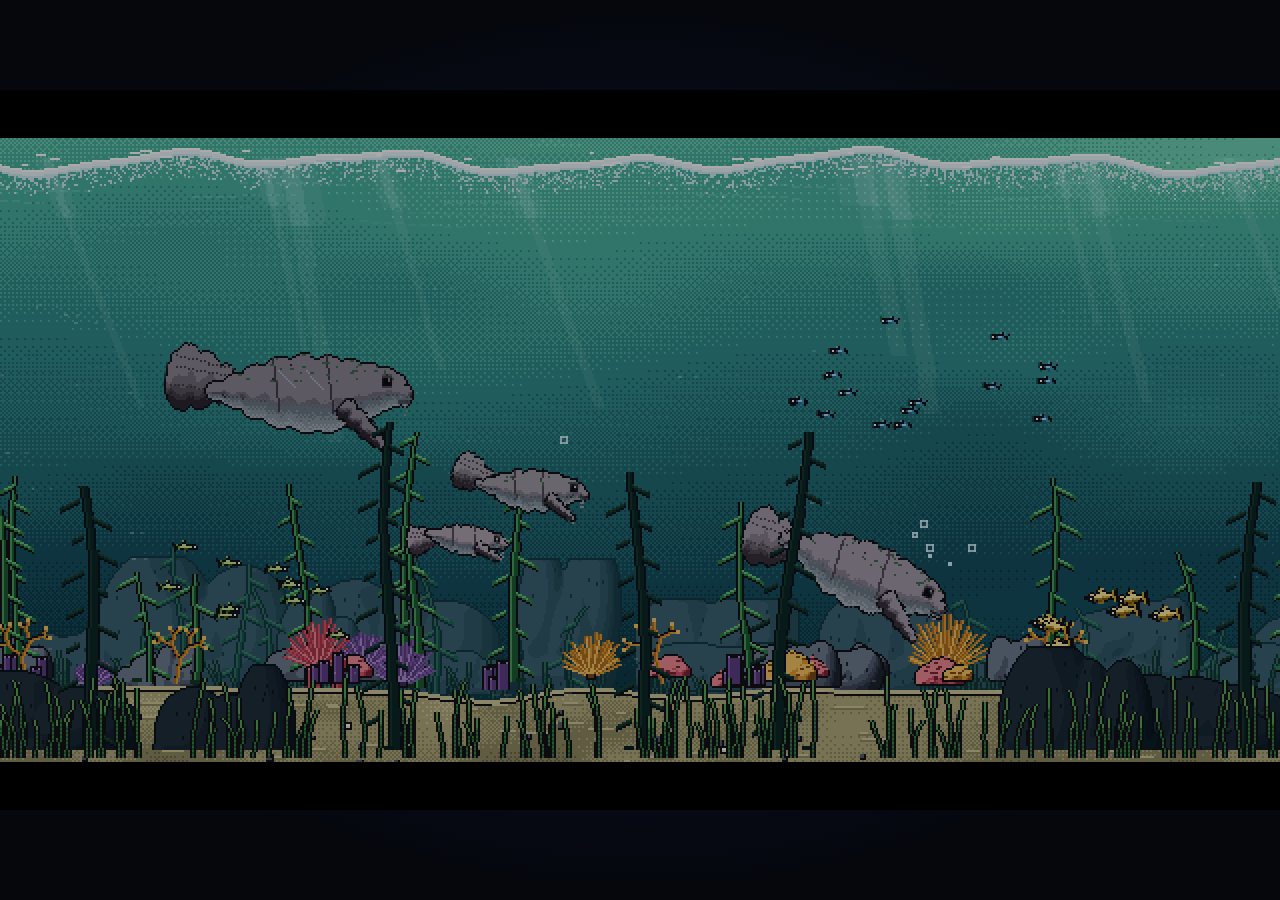
==== index.html @ 9f5d2b33 "Lock in the story intro and the wildlife pass, and ease the zoom to 1.6x The intro is now a ten-beat" ====
<!DOCTYPE html>
<html lang="en">
<head>
<meta charset="utf-8">
<title>MANATEE VS BOATS</title>
<meta name="viewport" content="width=device-width, initial-scale=1">
<link rel="stylesheet" href="style.css">
</head>
<body>
<div id="wrap">
  <canvas id="screen" width="640" height="360"></canvas>
</div>
<script src="src/util.js"></script>
<script src="src/font.js"></script>
<script src="src/audio.js"></script>
<script src="src/input.js"></script>
<script src="src/pixelart.js"></script>
<script src="src/chars.js"></script>
<script src="src/village.js"></script>
<script src="src/hazards.js"></script>
<script src="src/wildlife.js"></script>
<script src="src/water.js"></script>
<script src="src/particles.js"></script>
<script src="src/weapons.js"></script>
<script src="src/skills.js"></script>
<script src="src/entities.js"></script>
<script src="src/boss.js"></script>
<script src="src/waves.js"></script>
<script src="src/treescene.js"></script>
<script src="src/ui.js"></script>
<script src="src/upgrades.js"></script>
<script src="src/mobile.js"></script>
<script src="src/scenes.js"></script>
<script src="src/intro.js"></script>
<script src="src/game.js"></script>
</body>
</html>
---- style.css ----
html, body {
  margin: 0; padding: 0; height: 100%; background: #05070d; overflow: hidden;
  font-family: monospace;
}
#wrap {
  position: fixed; inset: 0; display: flex; align-items: center; justify-content: center;
  background: radial-gradient(ellipse at center, #0b1630 0%, #05070d 70%);
}
canvas {
  image-rendering: pixelated;
  image-rendering: crisp-edges;
  cursor: crosshair;
  outline: none;
}
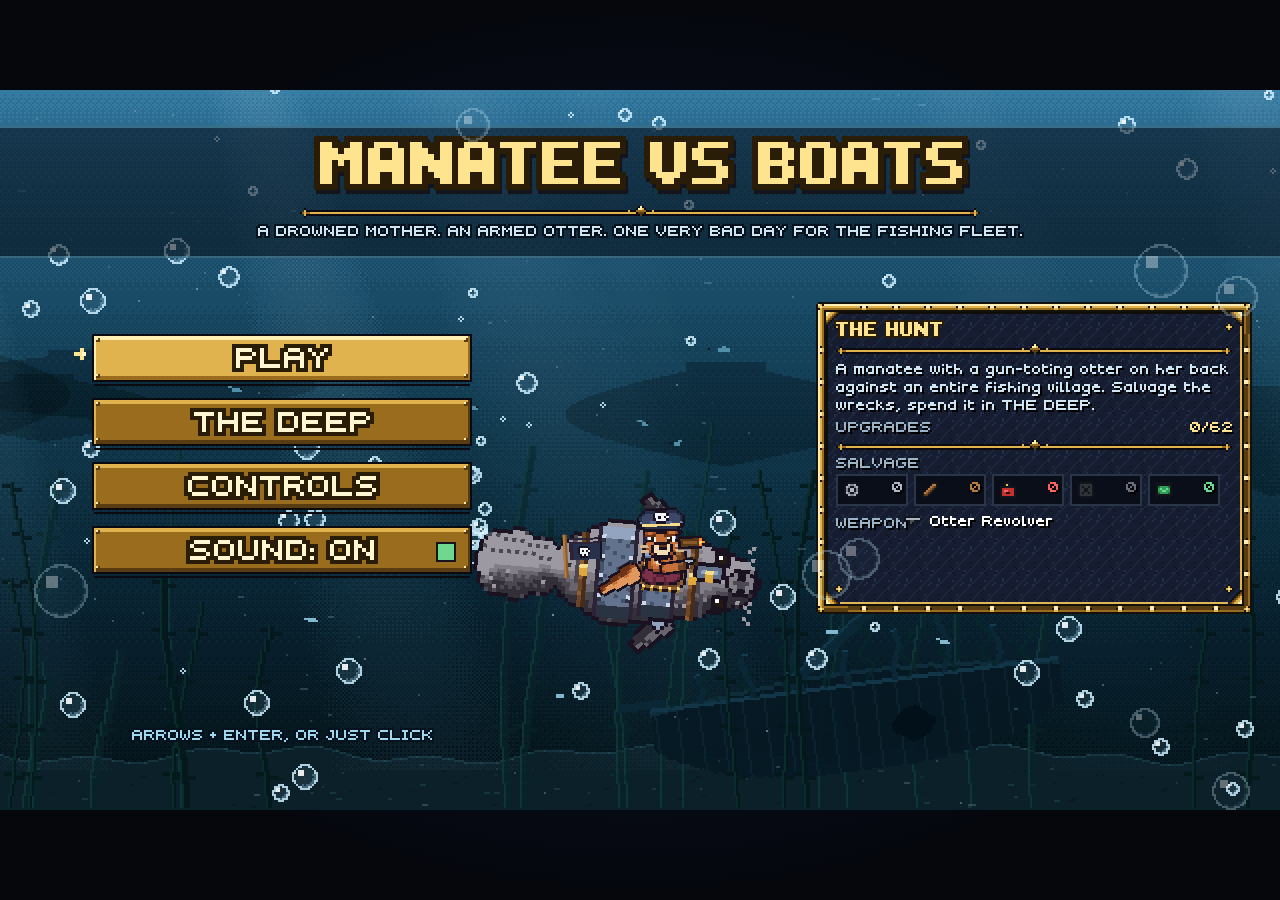
==== commit 737da26f: "Double the output resolution, enlarge the village, and fence the player out of it The presentation c" ====
--- a/index.html
+++ b/index.html
@@ -8,7 +8,7 @@
 </head>
 <body>
 <div id="wrap">
-  <canvas id="screen" width="640" height="360"></canvas>
+  <canvas id="screen" width="1280" height="720"></canvas>
 </div>
 <script src="src/util.js"></script>
 <script src="src/font.js"></script>
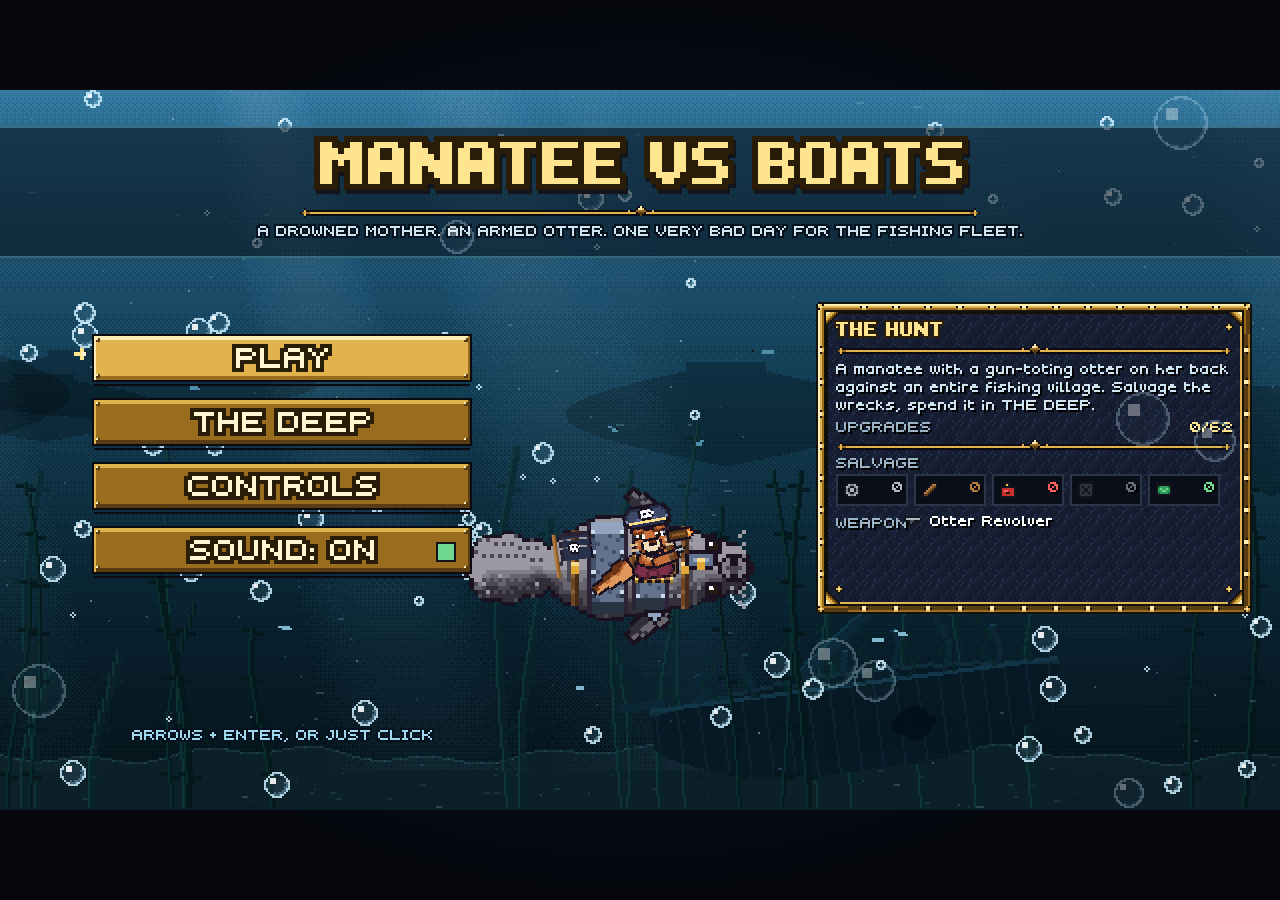
==== commit 9cde47fe: "Add the world map between the intro and the first fight The cinematic now hands off to a hand-drawn " ====
--- a/index.html
+++ b/index.html
@@ -29,6 +29,7 @@
 <script src="src/treescene.js"></script>
 <script src="src/ui.js"></script>
 <script src="src/upgrades.js"></script>
+<script src="src/worldmap.js"></script>
 <script src="src/mobile.js"></script>
 <script src="src/scenes.js"></script>
 <script src="src/intro.js"></script>
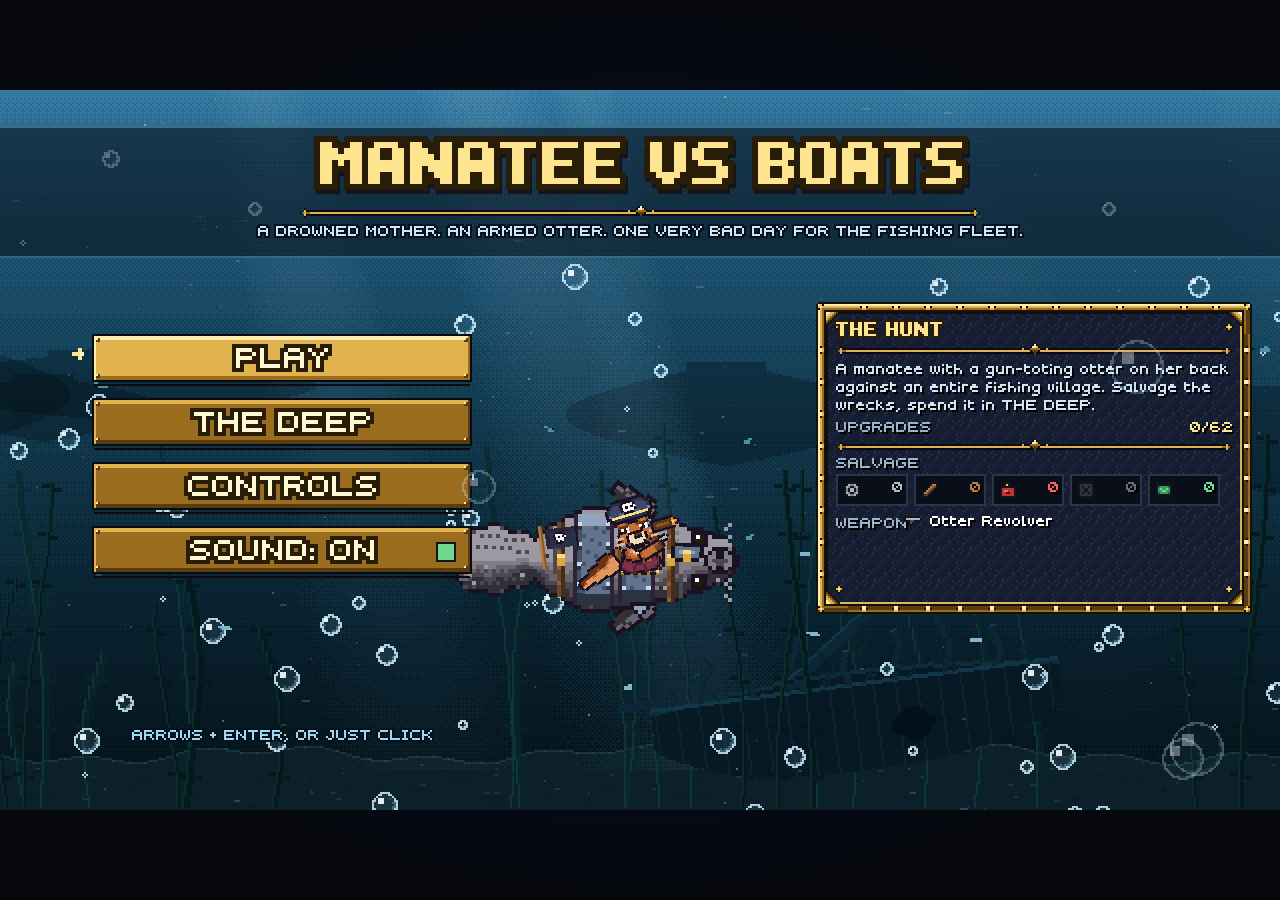
==== commit ee412615: "Add the death and rebirth sequence, and stop the build losing the canvas Dying now plays out in two " ====
--- a/index.html
+++ b/index.html
@@ -33,6 +33,7 @@
 <script src="src/mobile.js"></script>
 <script src="src/scenes.js"></script>
 <script src="src/intro.js"></script>
+<script src="src/death.js"></script>
 <script src="src/game.js"></script>
 </body>
 </html>
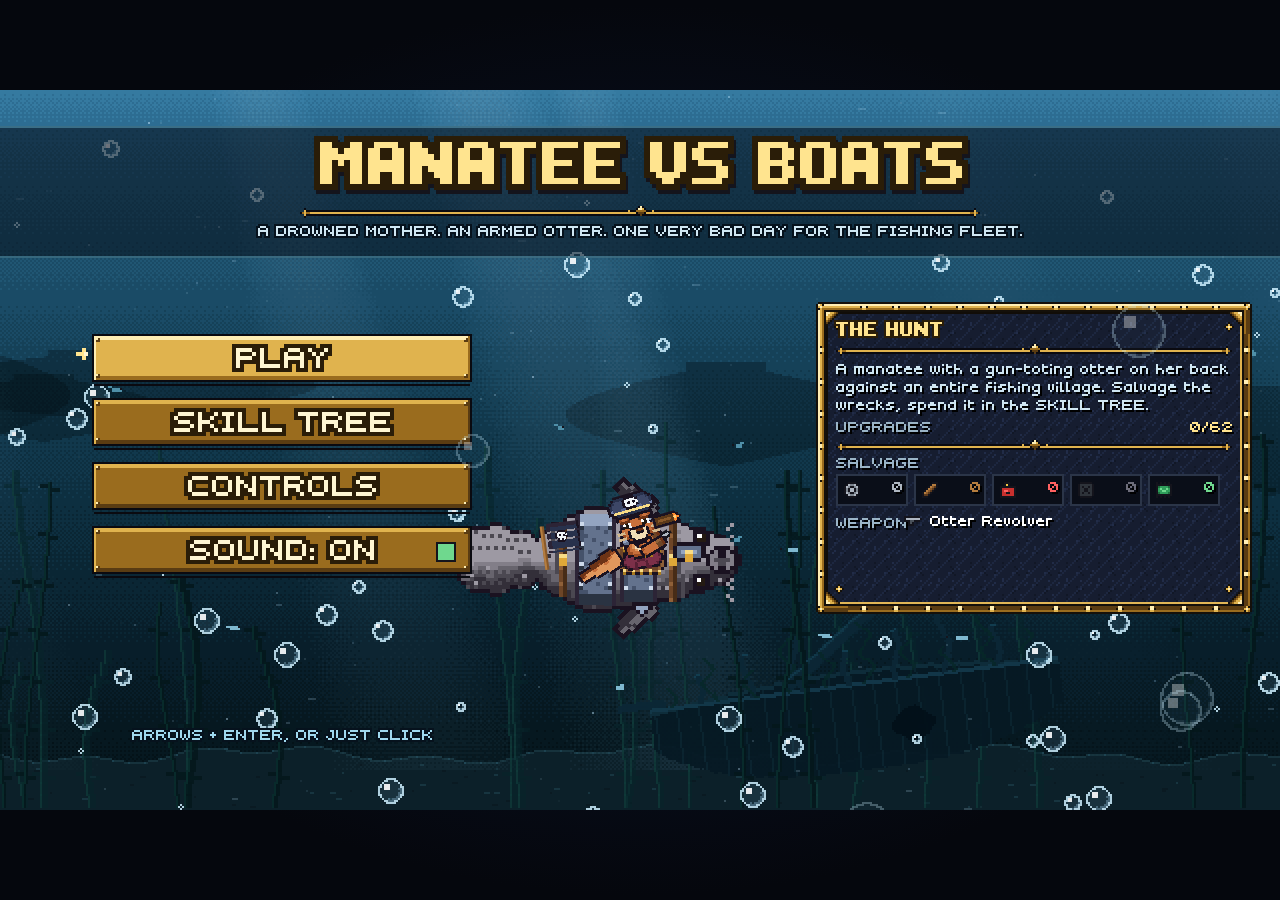
==== commit 63bf8994: "Draw the world at twice the detail, save progress, and ease the opening The world layer is now autho" ====
--- a/index.html
+++ b/index.html
@@ -33,6 +33,7 @@
 <script src="src/mobile.js"></script>
 <script src="src/scenes.js"></script>
 <script src="src/intro.js"></script>
+<script src="src/save.js"></script>
 <script src="src/death.js"></script>
 <script src="src/game.js"></script>
 </body>
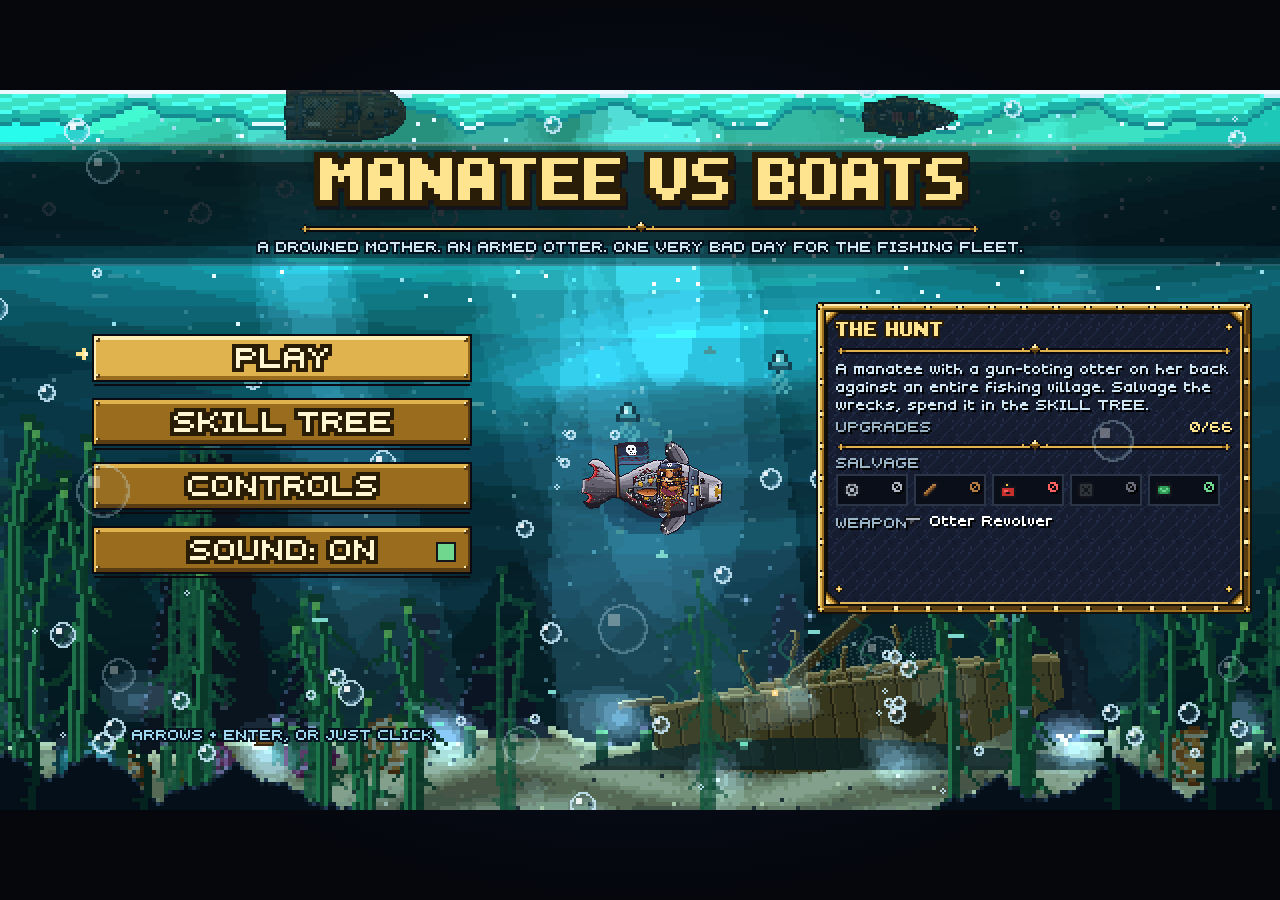
==== commit 6c2d73af: "Add a lighting hook to the render pipeline src/light.js is a no-op for now, loaded 27th and called o" ====
--- a/index.html
+++ b/index.html
@@ -35,6 +35,7 @@
 <script src="src/intro.js"></script>
 <script src="src/save.js"></script>
 <script src="src/death.js"></script>
+<script src="src/light.js"></script>
 <script src="src/game.js"></script>
 </body>
 </html>
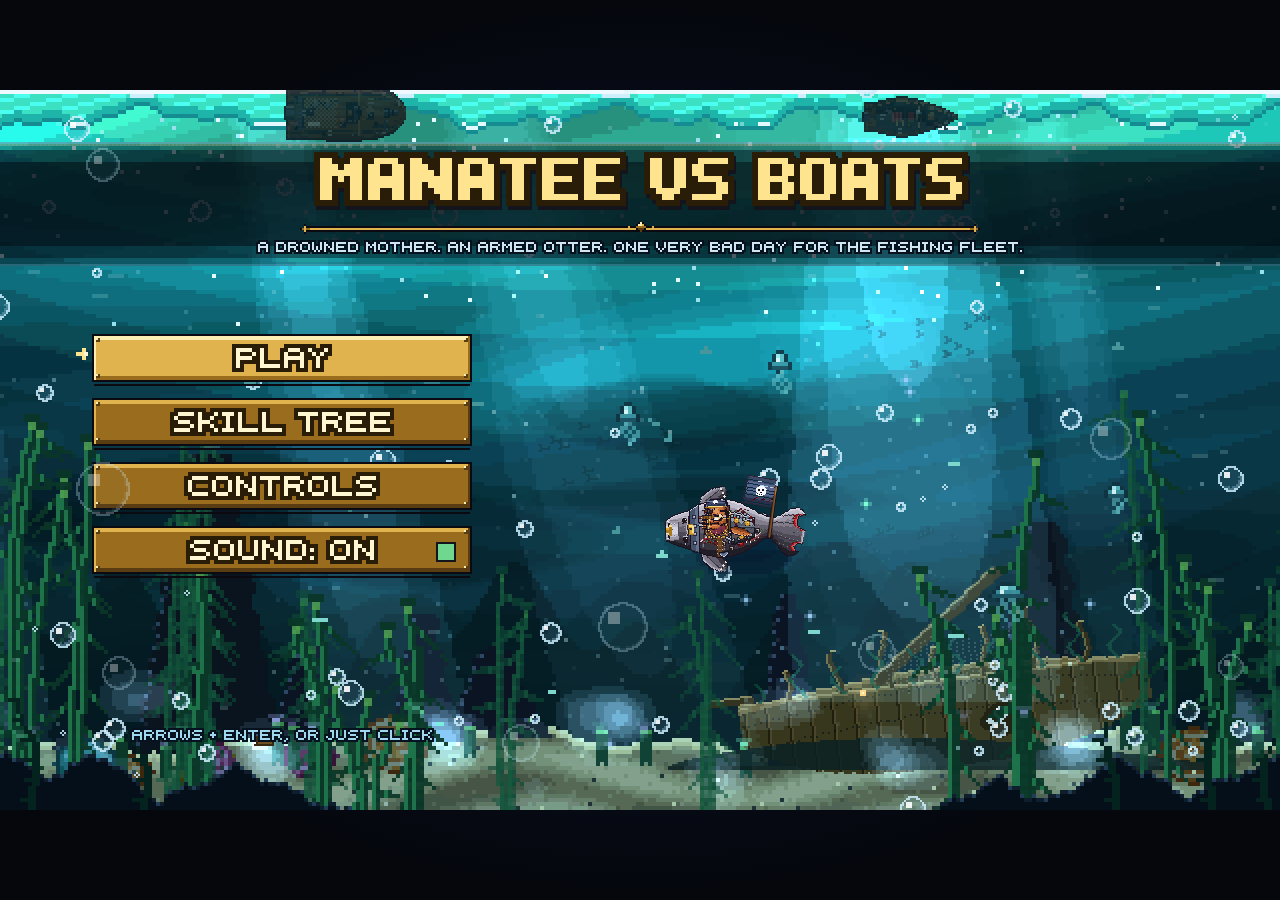
==== commit 16c998e1: "Load otterswim.js Co-Authored-By: Claude Opus 5.5 <noreply@anthropic.com> Claude-Session: https://cl" ====
--- a/index.html
+++ b/index.html
@@ -16,6 +16,7 @@
 <script src="src/input.js"></script>
 <script src="src/pixelart.js"></script>
 <script src="src/chars.js"></script>
+<script src="src/otterswim.js"></script>
 <script src="src/village.js"></script>
 <script src="src/hazards.js"></script>
 <script src="src/wildlife.js"></script>
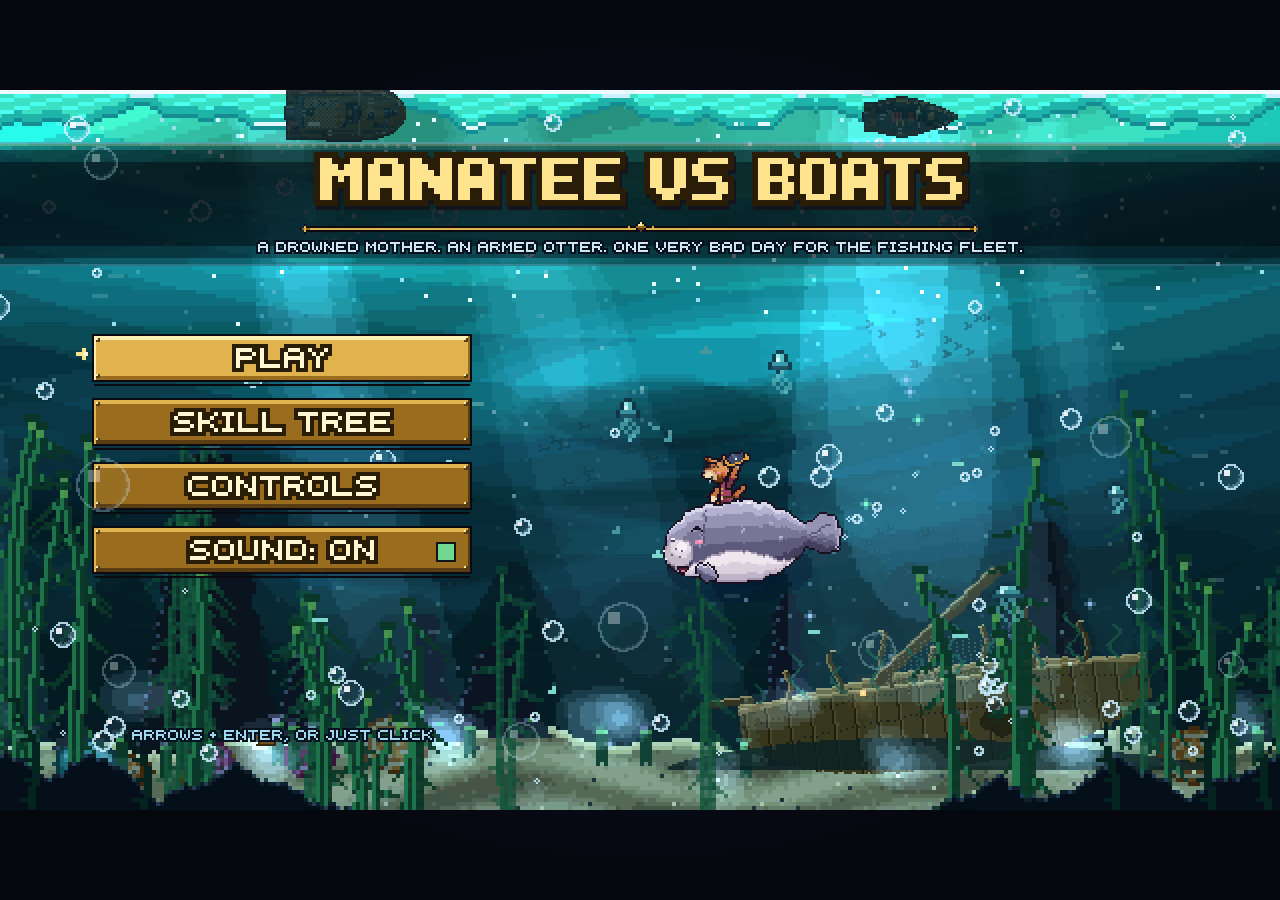
==== commit a2a898a0: "Snapshot: travel/village cutscenes, fatter side manatee, menu art (in progress) Co-Authored-By: Clau" ====
--- a/index.html
+++ b/index.html
@@ -17,6 +17,7 @@
 <script src="src/pixelart.js"></script>
 <script src="src/chars.js"></script>
 <script src="src/otterswim.js"></script>
+<script src="src/menuart.js"></script>
 <script src="src/village.js"></script>
 <script src="src/hazards.js"></script>
 <script src="src/wildlife.js"></script>
